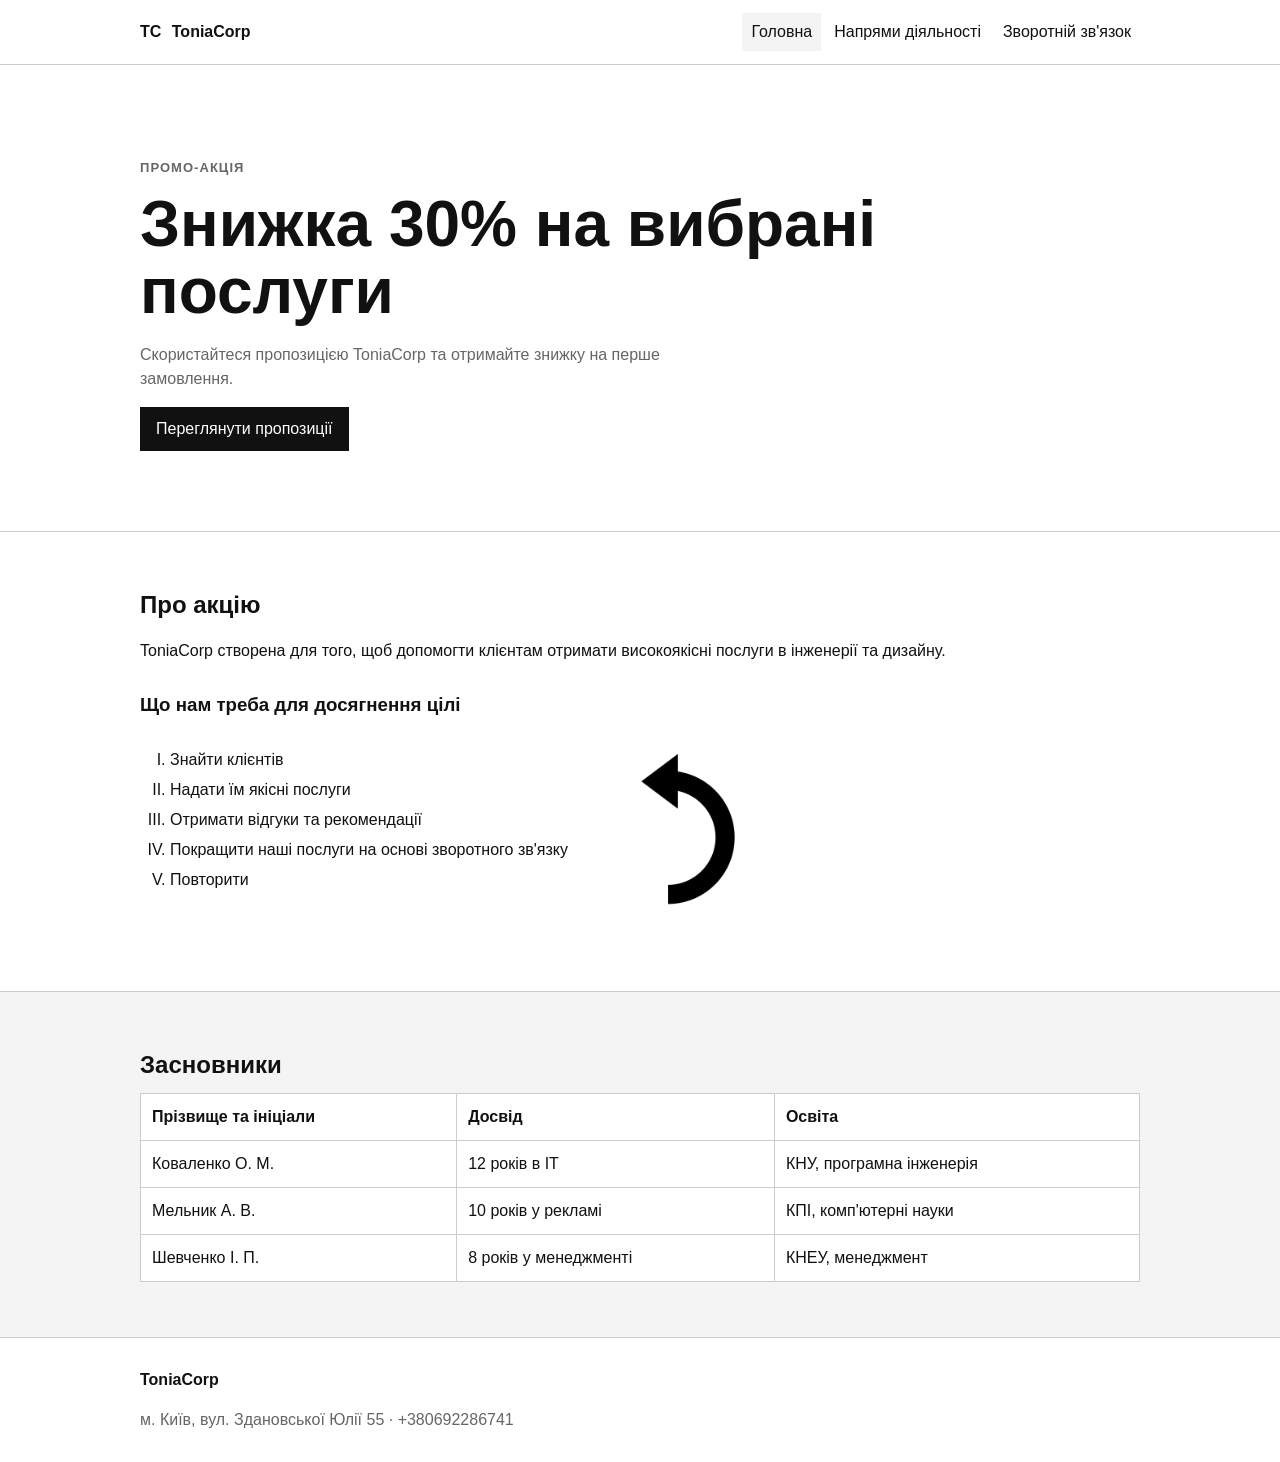
==== index.html @ 93fa836b "Website" ====
<!doctype html>
<html lang="uk">
<head>
    <meta charset="utf-8">
    <meta name="viewport" content="width=device-width, initial-scale=1">
    <title>ToniaCorp — Промо-акція</title>
    <link rel="stylesheet" href="style.css">
</head>
<body>
<header>
    <div class="container header">
        <a class="brand" href="index.html">TC <span>ToniaCorp</span></a>
        <nav>
            <a class="active" href="index.html">Головна</a>
            <a href="directions.html">Напрями діяльності</a>
            <a href="feedback.html">Зворотній зв'язок</a>
        </nav>
    </div>
</header>

<main>
    <section class="hero">
        <div class="container">
            <p class="label">ПРОМО-АКЦІЯ</p>
            <h1>Знижка 30% на вибрані послуги</h1>
            <p>Скористайтеся пропозицією ToniaCorp та отримайте знижку на перше замовлення.</p>
            <a class="button" href="directions.html">Переглянути пропозиції</a>
        </div>
    </section>

    <section class="section">
        <div class="container">
            <h2>Про акцію</h2>
            <p>ToniaCorp створена для того, щоб допомогти клієнтам отримати високоякісні послуги в інженерії та дизайну.</p>
            <h3>Що нам треба для досягнення цілі</h3>
            <div class="flex-container">
                <ol class="roman-list" width="40%">
                    <li>Знайти клієнтів</li>
                    <li>Надати їм якісні послуги</li>
                    <li>Отримати відгуки та рекомендації</li>
                    <li>Покращити наші послуги на основі зворотного зв'язку</li>
                    <li>Повторити</li>
                </ol>
                <div width="50%">
                    <img src="images/arrow.png" height="200px" style="width: auto; transform: rotate(90deg) scaleX(-1); filter: brightness(0);">
                </div>
            </div>
        </div>
    </section>
    <section class="section muted">
        <div class="container">
            <h2>Засновники</h2>
            <table>
                <thead>
                    <tr><th>Прізвище та ініціали</th><th>Досвід</th><th>Освіта</th></tr>
                </thead>
                <tbody>
                    <tr><td>Коваленко О. М.</td><td>12 років в IT</td><td>КНУ, програмна інженерія</td></tr>
                    <tr><td>Мельник А. В.</td><td>10 років у рекламі</td><td>КПІ, комп'ютерні науки</td></tr>
                    <tr><td>Шевченко І. П.</td><td>8 років у менеджменті</td><td>КНЕУ, менеджмент</td></tr>
                </tbody>
            </table>
        </div>
    </section>
</main>

<footer>
    <div class="container">
        <strong>ToniaCorp</strong>
        <p>м. Київ, вул. Здановської Юлії 55 · +380692286741</p>
    </div>
</footer>
</body>
</html>
---- style.css ----
* {
    box-sizing: border-box;
}

:root {
    --black: #111;
    --gray: #666;
    --light: #f4f4f4;
    --white: #fff;
    --border: #ccc;
}

body {
    margin: 0;
    color: var(--black);
    background: var(--white);
    font-family: Arial, sans-serif;
    line-height: 1.5;
}

a {
    color: inherit;
    text-decoration: none;
}

.container {
    width: min(1000px, 92%);
    margin: 0 auto;
}

header {
    border-bottom: 1px solid var(--border);
}

.header {
    min-height: 64px;
    display: flex;
    align-items: center;
    justify-content: space-between;
    gap: 20px;
}

.brand {
    font-weight: 700;
}

.brand span {
    margin-left: 6px;
}

nav {
    display: flex;
    gap: 4px;
}

nav a {
    padding: 7px 9px;
}

nav a:hover,
nav a.active {
    background: var(--light);
}

.hero,
.page-title {
    border-bottom: 1px solid var(--border);
}

.hero {
    padding: 80px 0;
}

.hero p {
    max-width: 600px;
    color: var(--gray);
}

.label {
    font-size: 13px;
    font-weight: 700;
    letter-spacing: .08em;
}

h1 {
    max-width: 750px;
    margin: 10px 0 18px;
    font-size: clamp(36px, 6vw, 64px);
    line-height: 1.05;
}

h2 {
    margin: 0 0 10px;
}

h3 {
    margin: 28px 0 10px;
}

.page-title {
    padding: 50px 0;
    background: var(--light);
}

.page-title h1 {
    font-size: 42px;
}

.page-title p {
    margin: 0;
    color: var(--gray);
}

.section {
    padding: 55px 0;
}

.muted {
    background: var(--light);
    border-top: 1px solid var(--border);
}

.roman-list {
    padding-left: 30px;
    list-style-type: upper-roman;
}

.roman-list li {
    padding: 3px 0;
}

table {
    width: 100%;
    border-collapse: collapse;
    background: var(--white);
}

th,
td {
    padding: 11px;
    text-align: left;
    border: 1px solid var(--border);
}

th {
    font-weight: 700;
}

.cards {
    display: grid;
    grid-template-columns: repeat(2, 1fr);
    gap: 20px;
}

.card {
    padding-bottom: 18px;
    border: 1px solid var(--border);
}

.card img {
    display: block;
    width: 100%;
    height: 180px;
    object-fit: cover;
    margin-bottom: 18px;
}

.card h2,
.card p,
.card small {
    margin-left: 18px;
    margin-right: 18px;
}

.card p {
    color: var(--gray);
}

.card small {
    display: block;
    color: var(--gray);
}

.button {
    display: inline-block;
    padding: 9px 15px;
    border: 1px solid var(--black);
    background: var(--black);
    color: var(--white);
    font: inherit;
    cursor: pointer;
}

.button:hover {
    opacity: .8;
}

.button.secondary {
    background: var(--white);
    color: var(--black);
}

.back {
    margin-top: 35px;
}

.form-container {
    max-width: 780px;
}

form {
    padding: 25px;
    border: 1px solid var(--border);
}

fieldset {
    margin: 0 0 22px;
    padding: 20px;
    border: 1px solid var(--border);
}

legend {
    padding: 0 7px;
    font-weight: 700;
}

.form-grid {
    display: grid;
    grid-template-columns: 1fr 1fr;
    gap: 15px;
}

.field {
    margin-bottom: 18px;
}

label {
    display: block;
    margin-bottom: 5px;
    font-weight: 700;
}

input,
select,
textarea {
    width: 100%;
    padding: 9px;
    border: 1px solid var(--border);
    border-radius: 0;
    background: var(--white);
    color: var(--black);
    font: inherit;
}

textarea {
    min-width: 100%;
    max-width: 100%;
    min-height: 140px;
    max-height: 240px;
    resize: vertical;
}

small {
    color: var(--gray);
}

.field small,
#consentError {
    display: block;
    min-height: 18px;
    color: #b00000;
}

.counter {
    display: flex;
    justify-content: space-between;
}

.consent {
    display: flex;
    gap: 8px;
    font-weight: 400;
}

.consent input {
    width: auto;
}

.actions {
    display: flex;
    gap: 8px;
    margin-top: 12px;
}

.message {
    margin-bottom: 0;
}

footer {
    padding: 30px 0;
    border-top: 1px solid var(--border);
}

footer p {
    margin-bottom: 0;
    color: var(--gray);
}

@media (max-width: 700px) {
    .header {
        align-items: flex-start;
        flex-direction: column;
        padding: 15px 0;
    }

    nav {
        flex-wrap: wrap;
    }

    .cards,
    .form-grid {
        grid-template-columns: 1fr;
    }
}

.flex-container {
    display: flex;
    flex-wrap: wrap;
    gap: 20px;
}
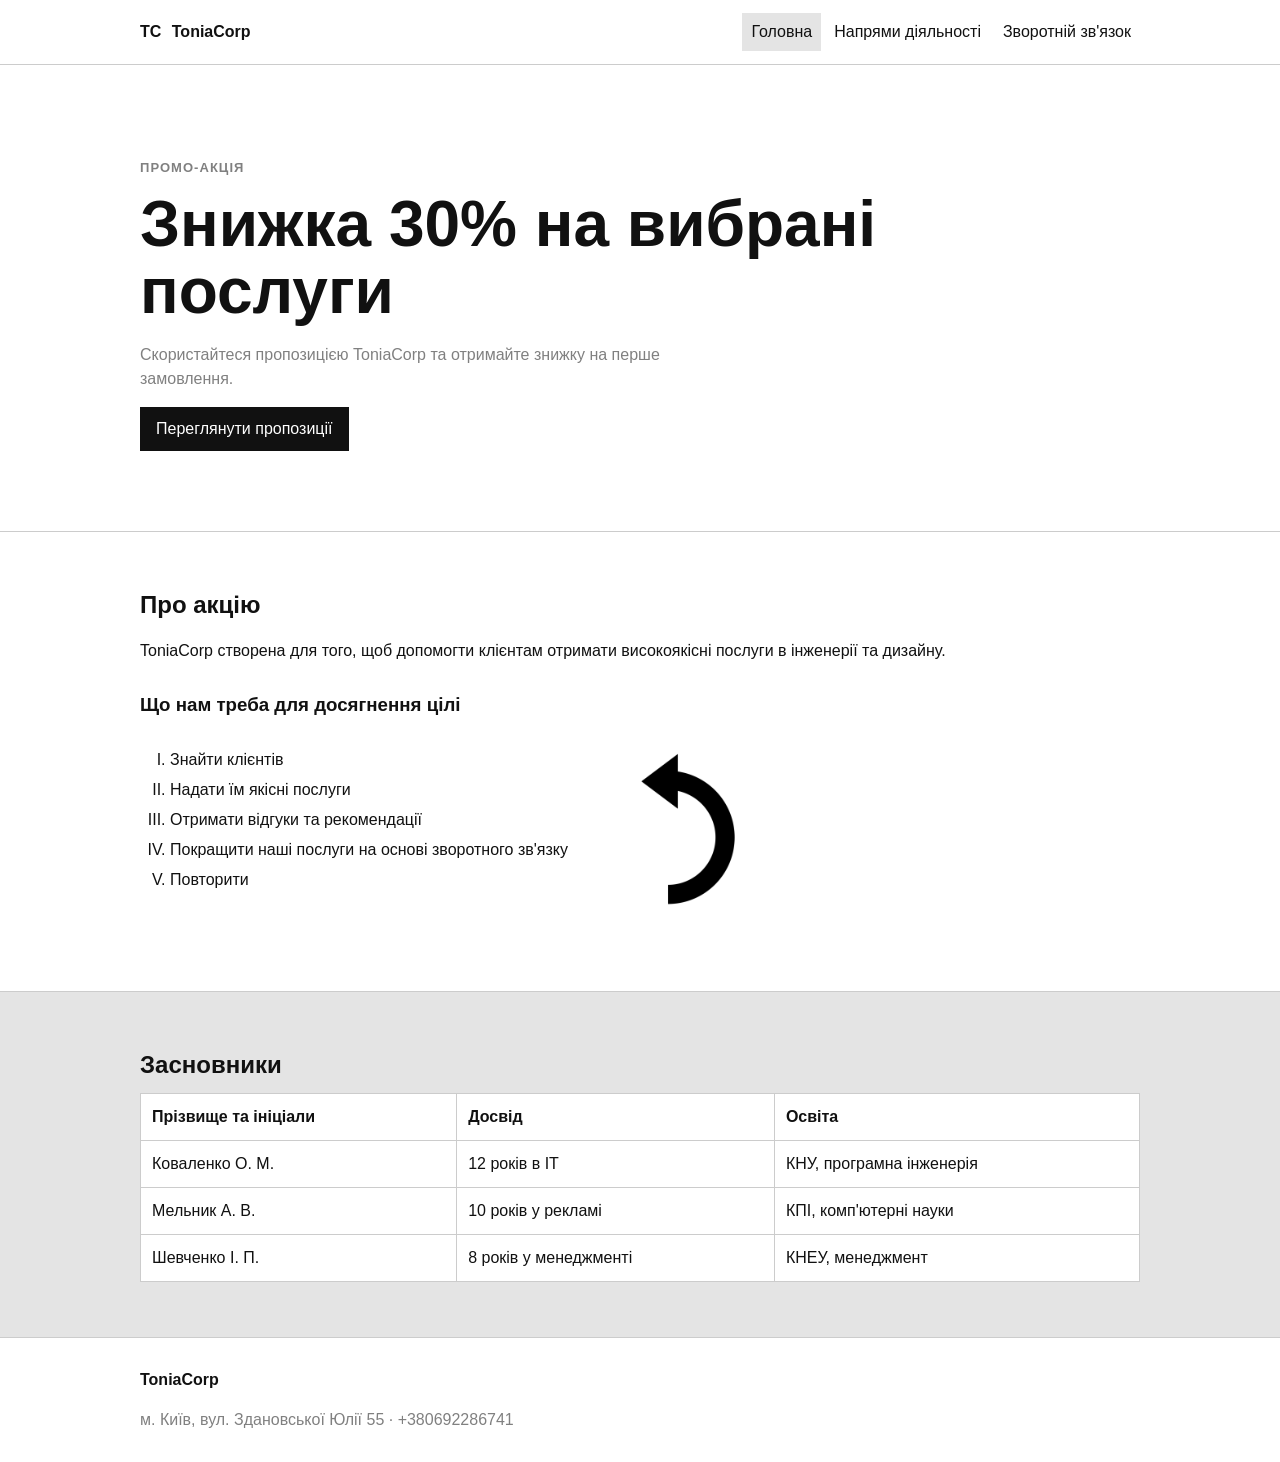
==== commit bc95e0cf: "Lab2" ====
--- a/index.html
+++ b/index.html
@@ -21,8 +21,10 @@
 <main>
     <section class="hero">
         <div class="container">
-            <p class="label">ПРОМО-АКЦІЯ</p>
-            <h1>Знижка 30% на вибрані послуги</h1>
+            <div class="big-font">
+                <p class="label">ПРОМО-АКЦІЯ</p>
+                <h1>Знижка 30% на вибрані послуги</h1>
+            </div>
             <p>Скористайтеся пропозицією ToniaCorp та отримайте знижку на перше замовлення.</p>
             <a class="button" href="directions.html">Переглянути пропозиції</a>
         </div>
@@ -30,9 +32,9 @@
 
     <section class="section">
         <div class="container">
-            <h2>Про акцію</h2>
+            <h2 class="big-font">Про акцію</h2>
             <p>ToniaCorp створена для того, щоб допомогти клієнтам отримати високоякісні послуги в інженерії та дизайну.</p>
-            <h3>Що нам треба для досягнення цілі</h3>
+            <h3 class="big-font">Що нам треба для досягнення цілі</h3>
             <div class="flex-container">
                 <ol class="roman-list" width="40%">
                     <li>Знайти клієнтів</li>
@@ -41,7 +43,7 @@
                     <li>Покращити наші послуги на основі зворотного зв'язку</li>
                     <li>Повторити</li>
                 </ol>
-                <div width="50%">
+                <div width="50%" class="waving">
                     <img src="images/arrow.png" height="200px" style="width: auto; transform: rotate(90deg) scaleX(-1); filter: brightness(0);">
                 </div>
             </div>
@@ -49,9 +51,9 @@
     </section>
     <section class="section muted">
         <div class="container">
-            <h2>Засновники</h2>
+            <h2 class="big-font">Засновники</h2>
             <table>
-                <thead>
+                <thead class="big-font">
                     <tr><th>Прізвище та ініціали</th><th>Досвід</th><th>Освіта</th></tr>
                 </thead>
                 <tbody>
--- a/style.css
+++ b/style.css
@@ -4,8 +4,8 @@
 
 :root {
     --black: #111;
-    --gray: #666;
-    --light: #f4f4f4;
+    --gray: hsl(0, 0%, 50%);
+    --light: rgb(228, 228, 228);
     --white: #fff;
     --border: #ccc;
 }
@@ -28,6 +28,10 @@
     margin: 0 auto;
 }
 
+.cards h2,
+.big-font{
+    font-family: 'Georgia', sans-serif;
+}
 header {
     border-bottom: 1px solid var(--border);
 }
@@ -102,7 +106,7 @@
     background: var(--light);
 }
 
-.page-title h1 {
+.page-title > h1 {
     font-size: 42px;
 }
 
@@ -150,6 +154,11 @@
     display: grid;
     grid-template-columns: repeat(2, 1fr);
     gap: 20px;
+}
+.card:hover {
+    transform: scale(1.05);
+    box-shadow: 0 0 10px rgba(0, 0, 0, .2);
+    transition: transform 0.1s ease, box-shadow 0.1s ease;
 }
 
 .card {
@@ -327,4 +336,19 @@
     display: flex;
     flex-wrap: wrap;
     gap: 20px;
+}
+
+.waving{
+    display: inline-block;
+    animation: wave 2s infinite;
+}
+@keyframes wave {
+    0% { transform: rotate(0deg); }
+    10% { transform: rotate(14deg); }
+    20% { transform: rotate(-8deg); }
+    30% { transform: rotate(14deg); }
+    40% { transform: rotate(-4deg); }
+    50% { transform: rotate(10deg); }
+    60% { transform: rotate(0deg); }
+    100% { transform: rotate(0deg); }
 }
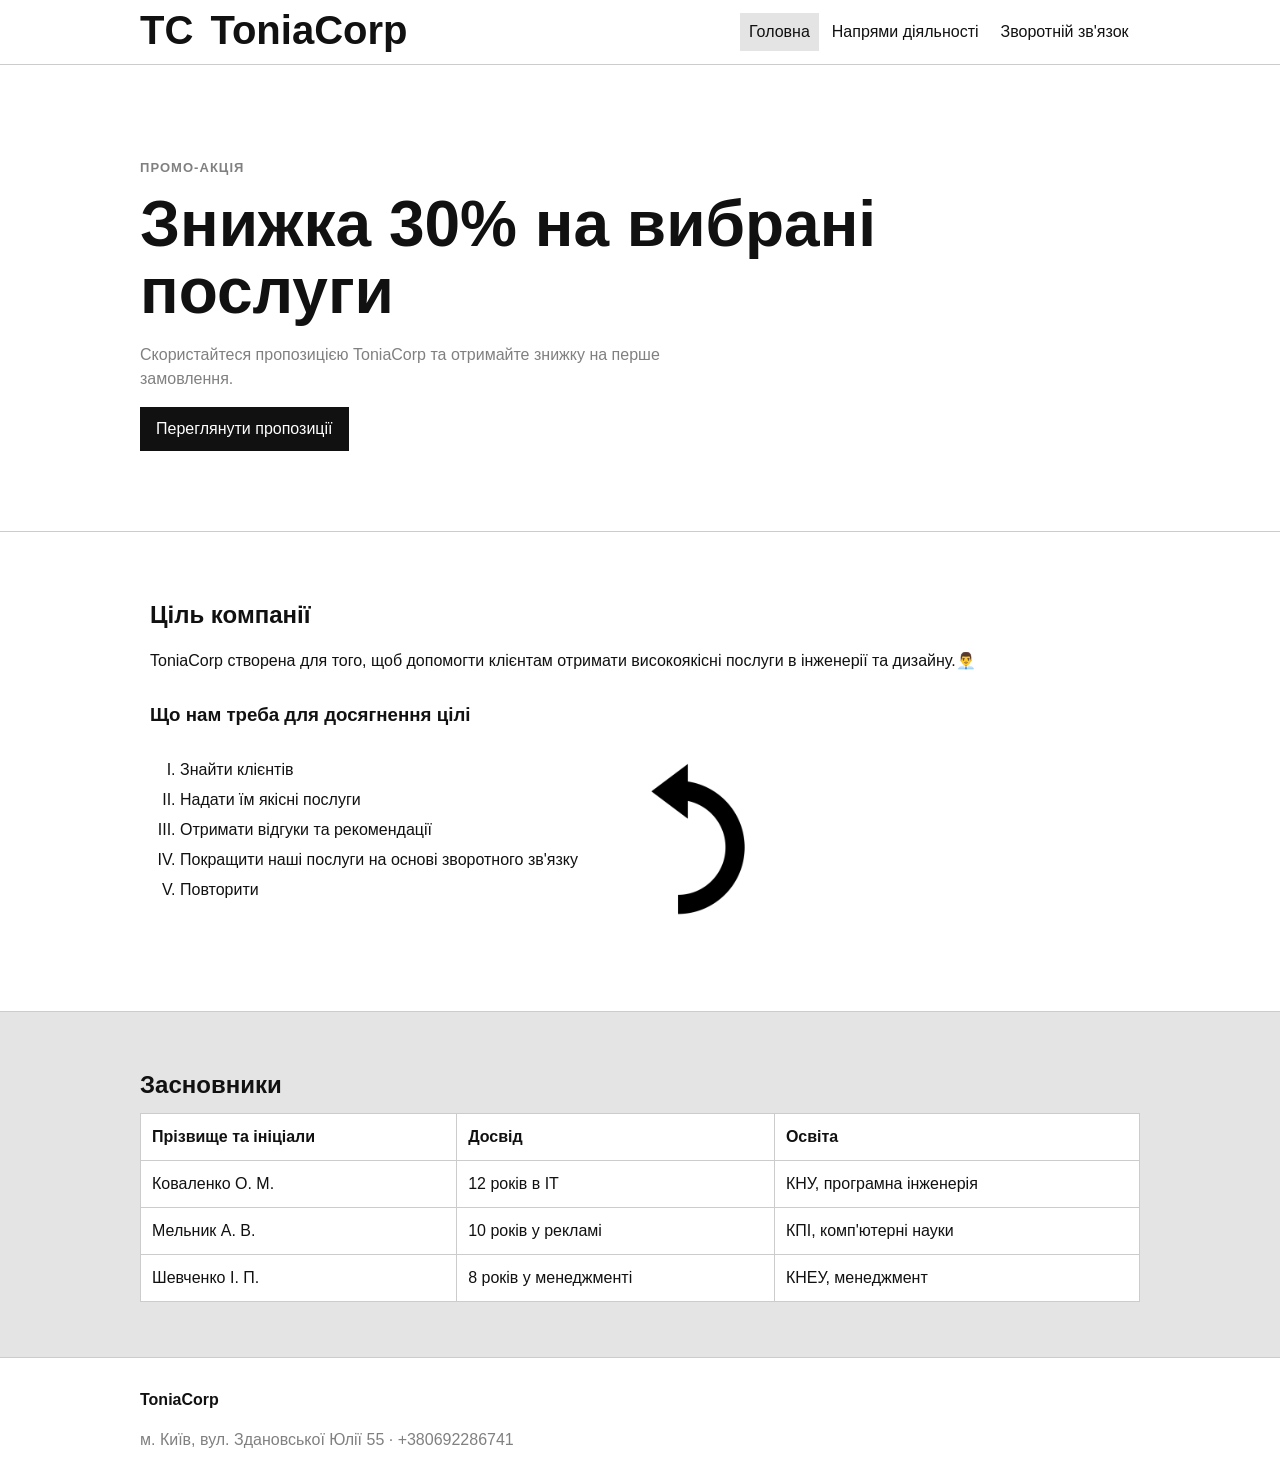
==== commit cbec8d5a: "Lab2_fix" ====
--- a/index.html
+++ b/index.html
@@ -9,7 +9,7 @@
 <body>
 <header>
     <div class="container header">
-        <a class="brand" href="index.html">TC <span>ToniaCorp</span></a>
+        <a class="brand absolute" href="index.html">TC <span>ToniaCorp</span></a>
         <nav>
             <a class="active" href="index.html">Головна</a>
             <a href="directions.html">Напрями діяльності</a>
@@ -31,9 +31,9 @@
     </section>
 
     <section class="section">
-        <div class="container">
-            <h2 class="big-font">Про акцію</h2>
-            <p>ToniaCorp створена для того, щоб допомогти клієнтам отримати високоякісні послуги в інженерії та дизайну.</p>
+        <div class="container margin-no-padding">
+            <h2 class="big-font">Ціль компанії</h2>
+            <p>ToniaCorp створена для того, щоб допомогти клієнтам отримати високоякісні послуги в інженерії та дизайну.👨‍💼</p>
             <h3 class="big-font">Що нам треба для досягнення цілі</h3>
             <div class="flex-container">
                 <ol class="roman-list" width="40%">
@@ -52,7 +52,7 @@
     <section class="section muted">
         <div class="container">
             <h2 class="big-font">Засновники</h2>
-            <table>
+            <table class="bigger">
                 <thead class="big-font">
                     <tr><th>Прізвище та ініціали</th><th>Досвід</th><th>Освіта</th></tr>
                 </thead>
--- a/style.css
+++ b/style.css
@@ -44,8 +44,13 @@
     gap: 20px;
 }
 
+.absolute {
+    position: absolute;
+    top: 0;
+}
 .brand {
     font-weight: 700;
+    font-size: 40px;
 }
 
 .brand span {
@@ -54,6 +59,7 @@
 
 nav {
     display: flex;
+    padding: 0 0 0 60%;
     gap: 4px;
 }
 
@@ -161,9 +167,16 @@
     transition: transform 0.1s ease, box-shadow 0.1s ease;
 }
 
+.card-border{
+    padding: 18px;
+    background: rgb(153, 71, 0);
+    border: 3px double var(--black);
+    border-right: 3px solid var(--black);
+}
 .card {
     padding-bottom: 18px;
     border: 1px solid var(--border);
+    background: var(--white);
 }
 
 .card img {
@@ -173,12 +186,23 @@
     object-fit: cover;
     margin-bottom: 18px;
 }
-
+.card:hover img{
+    filter: saturate(2);
+    transition: filter 0.3s ease;
+}
+.card:active a{
+    color: rgb(0, 116, 8);
+}
 .card h2,
 .card p,
 .card small {
     margin-left: 18px;
     margin-right: 18px;
+}
+.card small{
+    font-size: 12px;
+    font-weight: 100;
+    font-style: italic;
 }
 
 .card p {
@@ -212,7 +236,10 @@
 .back {
     margin-top: 35px;
 }
-
+.margin-no-padding{
+    margin: 10px 150px;
+    padding: 0;
+}
 .form-container {
     max-width: 780px;
 }
@@ -313,6 +340,10 @@
 footer p {
     margin-bottom: 0;
     color: var(--gray);
+}
+footer:hover{
+    text-shadow: 1px 1px 2px rgba(0, 0, 0, 0.2);
+    transition: text-shadow 2s ease;
 }
 
 @media (max-width: 700px) {
@@ -351,4 +382,9 @@
     50% { transform: rotate(10deg); }
     60% { transform: rotate(0deg); }
     100% { transform: rotate(0deg); }
+}
+
+.bigger:hover {
+    transform: scale(1.05);
+    transition: transform 0.1s ease;
 }
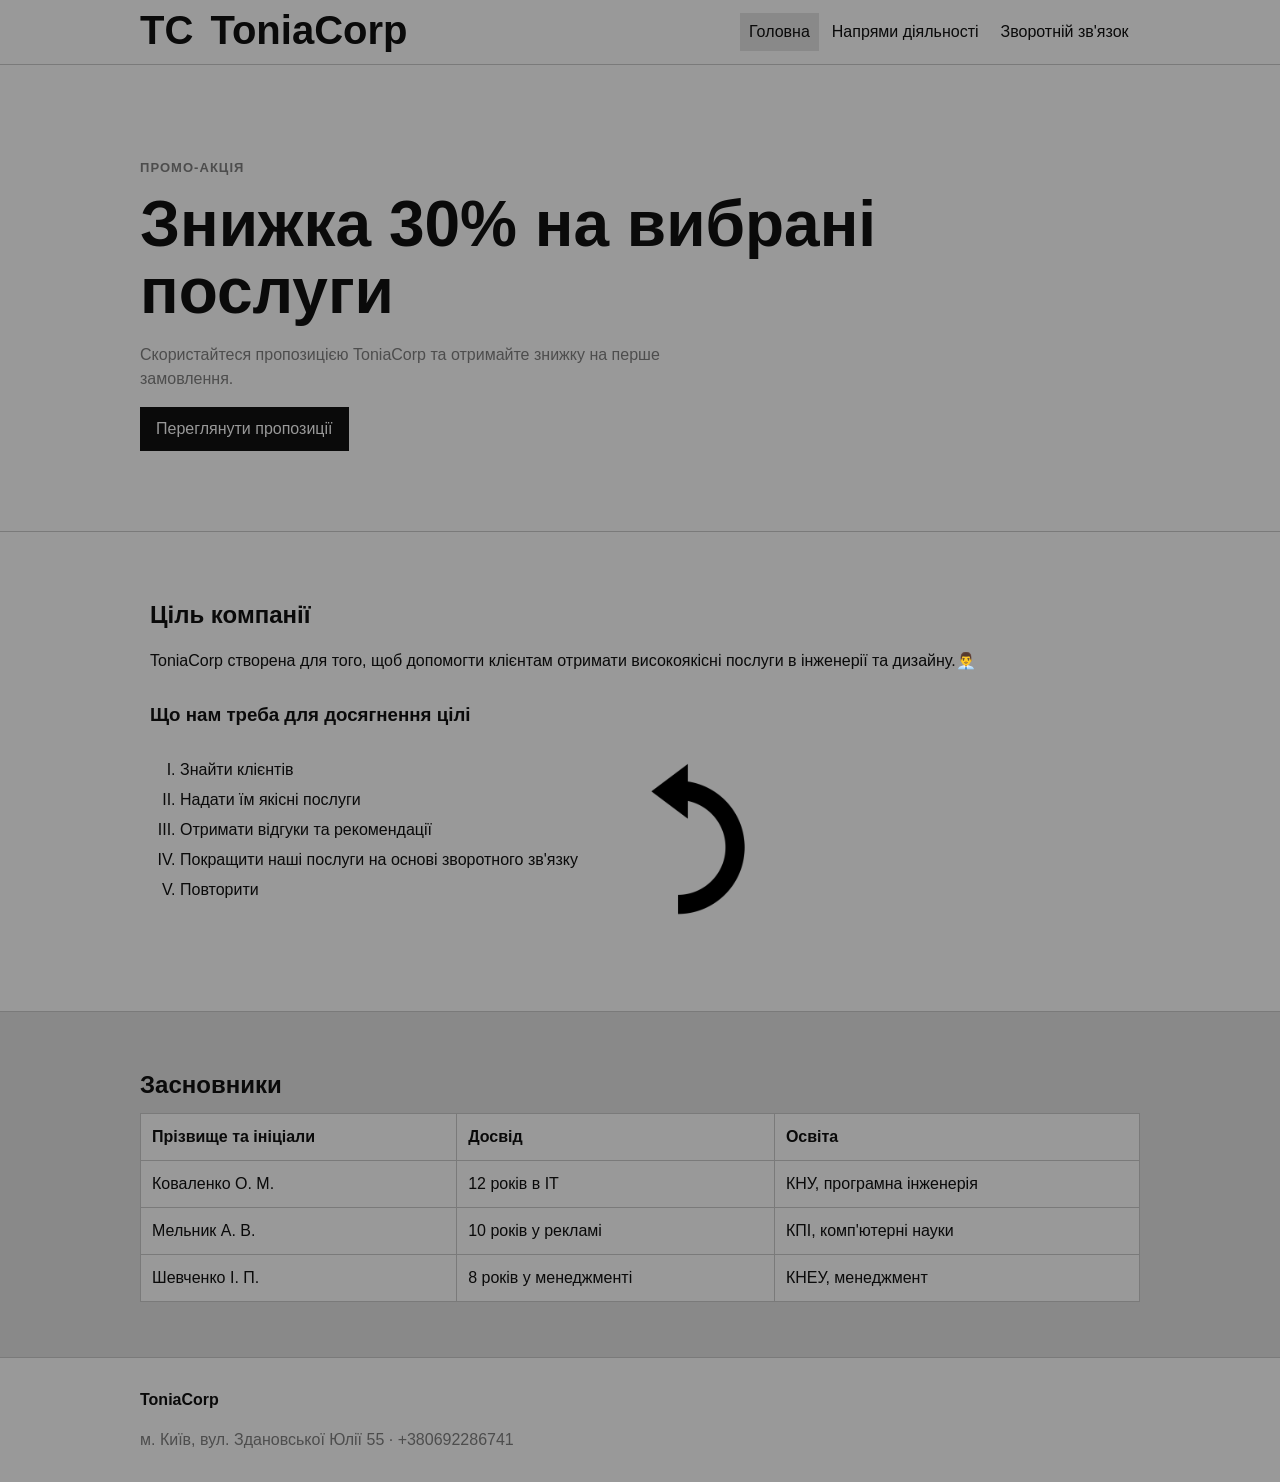
==== commit e8ead7c7: "Lab2" ====
--- a/index.html
+++ b/index.html
@@ -5,11 +5,15 @@
     <meta name="viewport" content="width=device-width, initial-scale=1">
     <title>ToniaCorp — Промо-акція</title>
     <link rel="stylesheet" href="style.css">
+    <script src="script.js" defer></script>
 </head>
-<body>
+<body class="home-page">
 <header>
     <div class="container header">
-        <a class="brand absolute" href="index.html">TC <span>ToniaCorp</span></a>
+        <div class="brand-area">
+            <a class="brand" href="index.html">TC <span>ToniaCorp</span></a>
+            <p class="work-update" id="workUpdate" aria-live="polite"></p>
+        </div>
         <nav>
             <a class="active" href="index.html">Головна</a>
             <a href="directions.html">Напрями діяльності</a>
--- a/style.css
+++ b/style.css
@@ -18,6 +18,14 @@
     line-height: 1.5;
 }
 
+.night-mode {
+    --black: #0a0a0a;
+    --gray: #4d4d4d;
+    --light: #898989;
+    --white: #999999;
+    --border: #7a7a7a;
+}
+
 a {
     color: inherit;
     text-decoration: none;
@@ -44,7 +52,8 @@
     gap: 20px;
 }
 
-.absolute {
+.absolute,
+.brand-area {
     position: absolute;
     top: 0;
 }
@@ -55,6 +64,16 @@
 
 .brand span {
     margin-left: 6px;
+}
+
+.work-update {
+    max-width: 390px;
+    margin: 0;
+    color: #c00000;
+    font-size: 16px;
+    font-weight: 900;
+    line-height: 1.2;
+    -webkit-text-stroke: .4px currentColor;
 }
 
 nav {
@@ -172,6 +191,7 @@
     background: rgb(153, 71, 0);
     border: 3px double var(--black);
     border-right: 3px solid var(--black);
+    cursor: pointer;
 }
 .card {
     padding-bottom: 18px;
@@ -179,16 +199,65 @@
     background: var(--white);
 }
 
-.card img {
+.photo-flip {
+    height: 180px;
+    margin-bottom: 18px;
+    perspective: 900px;
+}
+
+.photo-flip__inner {
+    position: relative;
+    width: 100%;
+    height: 100%;
+    transition: transform .6s ease;
+    transform-style: preserve-3d;
+}
+
+.photo-flip:hover .photo-flip__inner {
+    transform: rotateY(180deg);
+}
+
+.photo-flip__side {
+    position: absolute;
+    inset: 0;
+    overflow: hidden;
+    backface-visibility: hidden;
+}
+
+.photo-flip__front img {
     display: block;
     width: 100%;
-    height: 180px;
+    height: 100%;
     object-fit: cover;
-    margin-bottom: 18px;
-}
-.card:hover img{
+    transition: filter .3s ease;
+}
+
+.photo-flip:hover .photo-flip__front img {
     filter: saturate(2);
-    transition: filter 0.3s ease;
+}
+
+.photo-flip__back {
+    padding: 18px;
+    background: var(--black);
+    color: var(--white);
+    transform: rotateY(180deg);
+}
+
+.photo-flip__back h3 {
+    margin: 0 0 8px;
+    color: #ffcf70;
+    font-size: 18px;
+}
+
+.photo-flip__back ul {
+    margin: 0;
+    padding-left: 18px;
+    font-size: 13px;
+    line-height: 1.35;
+}
+
+.photo-flip__back li + li {
+    margin-top: 8px;
 }
 .card:active a{
     color: rgb(0, 116, 8);
@@ -235,6 +304,59 @@
 
 .back {
     margin-top: 35px;
+}
+
+.warning-modal[hidden] {
+    display: none;
+}
+
+.warning-modal {
+    position: fixed;
+    inset: 0;
+    z-index: 10;
+    display: grid;
+    place-items: center;
+    padding: 20px;
+    background: rgba(17, 17, 17, .65);
+}
+
+.warning-modal__content {
+    position: relative;
+    width: min(520px, 100%);
+    padding: 28px;
+    border: 3px double var(--black);
+    background: var(--white);
+    box-shadow: 0 8px 24px rgba(0, 0, 0, .25);
+}
+
+.warning-modal__content h2 {
+    margin: 0 35px 14px 0;
+    color: #b00000;
+}
+
+.warning-modal__close {
+    position: absolute;
+    top: 10px;
+    right: 12px;
+    border: 0;
+    background: transparent;
+    color: var(--black);
+    font-size: 28px;
+    line-height: 1;
+    cursor: pointer;
+}
+
+.warning-confirmation {
+    display: flex;
+    align-items: flex-start;
+    gap: 8px;
+    margin: 22px 0 16px;
+    font-weight: 400;
+}
+
+.warning-confirmation input {
+    width: auto;
+    margin-top: 5px;
 }
 .margin-no-padding{
     margin: 10px 150px;
@@ -296,6 +418,45 @@
     resize: vertical;
 }
 
+.details-help {
+    position: relative;
+}
+
+.details-help textarea {
+    transition: background-color .2s ease, border-color .2s ease, box-shadow .2s ease;
+}
+
+.details-help:hover textarea,
+.details-help:focus-within textarea {
+    border: 2px solid #b00000;
+    background: #fff4f4;
+    box-shadow: 4px 4px 0 rgba(176, 0, 0, .2);
+}
+
+.details-tooltip {
+    position: absolute;
+    top: 50%;
+    left: calc(100% + 16px);
+    width: 260px;
+    margin: 0;
+    padding: 12px;
+    border: 1px solid #b00000;
+    background: #fff4f4;
+    color: #7d0000;
+    font-size: 14px;
+    line-height: 1.35;
+    opacity: 0;
+    pointer-events: none;
+    transform: translateY(-50%) translateX(-6px);
+    transition: opacity .2s ease, transform .2s ease;
+}
+
+.details-help:hover .details-tooltip,
+.details-help:focus-within .details-tooltip {
+    opacity: 1;
+    transform: translateY(-50%) translateX(0);
+}
+
 small {
     color: var(--gray);
 }
@@ -360,6 +521,14 @@
     .cards,
     .form-grid {
         grid-template-columns: 1fr;
+    }
+
+    .details-tooltip {
+        position: static;
+        width: 100%;
+        margin-top: 8px;
+        opacity: 1;
+        transform: none;
     }
 }
 
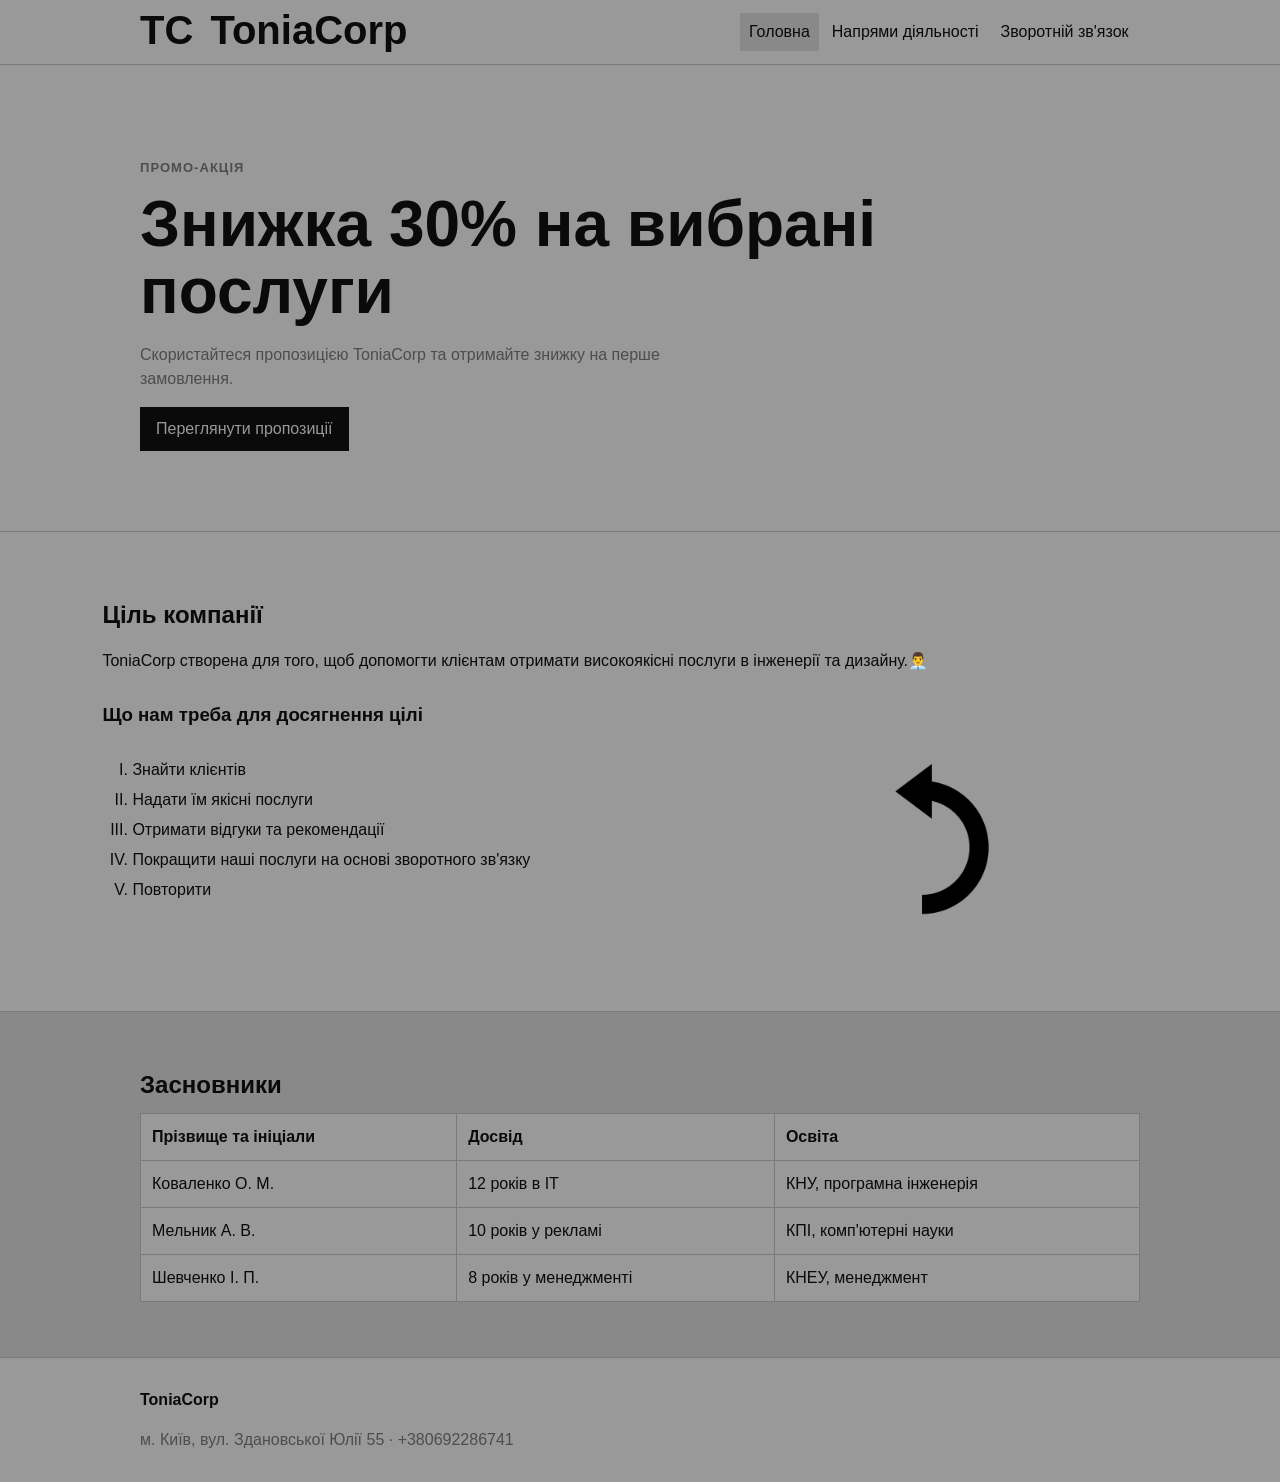
==== commit 8013f219: "Lab5" ====
--- a/index.html
+++ b/index.html
@@ -40,15 +40,15 @@
             <p>ToniaCorp створена для того, щоб допомогти клієнтам отримати високоякісні послуги в інженерії та дизайну.👨‍💼</p>
             <h3 class="big-font">Що нам треба для досягнення цілі</h3>
             <div class="flex-container">
-                <ol class="roman-list" width="40%">
+                <ol class="roman-list">
                     <li>Знайти клієнтів</li>
                     <li>Надати їм якісні послуги</li>
                     <li>Отримати відгуки та рекомендації</li>
                     <li>Покращити наші послуги на основі зворотного зв'язку</li>
                     <li>Повторити</li>
                 </ol>
-                <div width="50%" class="waving">
-                    <img src="images/arrow.png" height="200px" style="width: auto; transform: rotate(90deg) scaleX(-1); filter: brightness(0);">
+                <div class="waving">
+                    <img src="images/arrow.png" alt="" style="transform: rotate(90deg) scaleX(-1); filter: brightness(0);">
                 </div>
             </div>
         </div>
--- a/style.css
+++ b/style.css
@@ -29,6 +29,11 @@
 a {
     color: inherit;
     text-decoration: none;
+}
+
+img {
+    max-width: 100%;
+    height: auto;
 }
 
 .container {
@@ -150,6 +155,7 @@
 }
 
 .roman-list {
+    flex: 1 1 320px;
     padding-left: 30px;
     list-style-type: upper-roman;
 }
@@ -181,8 +187,10 @@
     gap: 20px;
 }
 .card:hover {
+    -webkit-transform: scale(1.05);
     transform: scale(1.05);
     box-shadow: 0 0 10px rgba(0, 0, 0, .2);
+    -webkit-transition: -webkit-transform 0.1s ease, box-shadow 0.1s ease;
     transition: transform 0.1s ease, box-shadow 0.1s ease;
 }
 
@@ -202,6 +210,7 @@
 .photo-flip {
     height: 180px;
     margin-bottom: 18px;
+    -webkit-perspective: 900px;
     perspective: 900px;
 }
 
@@ -209,18 +218,23 @@
     position: relative;
     width: 100%;
     height: 100%;
+    -webkit-transition: -webkit-transform .6s ease;
     transition: transform .6s ease;
+    -webkit-transform-style: preserve-3d;
     transform-style: preserve-3d;
 }
 
 .photo-flip:hover .photo-flip__inner {
+    -webkit-transform: rotateY(180deg);
     transform: rotateY(180deg);
 }
 
 .photo-flip__side {
     position: absolute;
+    top: 0; right: 0; bottom: 0; left: 0; /* фолбек для браузерів без підтримки inset (напр. старий Edge) */
     inset: 0;
     overflow: hidden;
+    -webkit-backface-visibility: hidden;
     backface-visibility: hidden;
 }
 
@@ -240,6 +254,7 @@
     padding: 18px;
     background: var(--black);
     color: var(--white);
+    -webkit-transform: rotateY(180deg);
     transform: rotateY(180deg);
 }
 
@@ -312,6 +327,7 @@
 
 .warning-modal {
     position: fixed;
+    top: 0; right: 0; bottom: 0; left: 0;
     inset: 0;
     z-index: 10;
     display: grid;
@@ -359,7 +375,7 @@
     margin-top: 5px;
 }
 .margin-no-padding{
-    margin: 10px 150px;
+    margin: 10px 8%;
     padding: 0;
 }
 .form-container {
@@ -515,6 +531,7 @@
     }
 
     nav {
+        padding-left: 0;
         flex-wrap: wrap;
     }
 
@@ -532,6 +549,32 @@
     }
 }
 
+@media (max-width: 480px) {
+    .hero {
+        padding: 48px 0;
+    }
+
+    .page-title {
+        padding: 32px 0;
+    }
+
+    .page-title > h1 {
+        font-size: 32px;
+    }
+
+    .card-border {
+        padding: 12px;
+    }
+
+    .margin-no-padding {
+        margin: 10px 4%;
+    }
+
+    .waving img {
+        height: 120px;
+    }
+}
+
 .flex-container {
     display: flex;
     flex-wrap: wrap;
@@ -539,8 +582,16 @@
 }
 
 .waving{
+    flex: 1 1 220px;
+    max-width: 260px;
     display: inline-block;
     animation: wave 2s infinite;
+}
+
+.waving img {
+    max-width: 100%;
+    height: 200px;
+    width: auto;
 }
 @keyframes wave {
     0% { transform: rotate(0deg); }
@@ -554,6 +605,8 @@
 }
 
 .bigger:hover {
+    -webkit-transform: scale(1.05);
     transform: scale(1.05);
+    -webkit-transition: -webkit-transform 0.1s ease;
     transition: transform 0.1s ease;
 }
